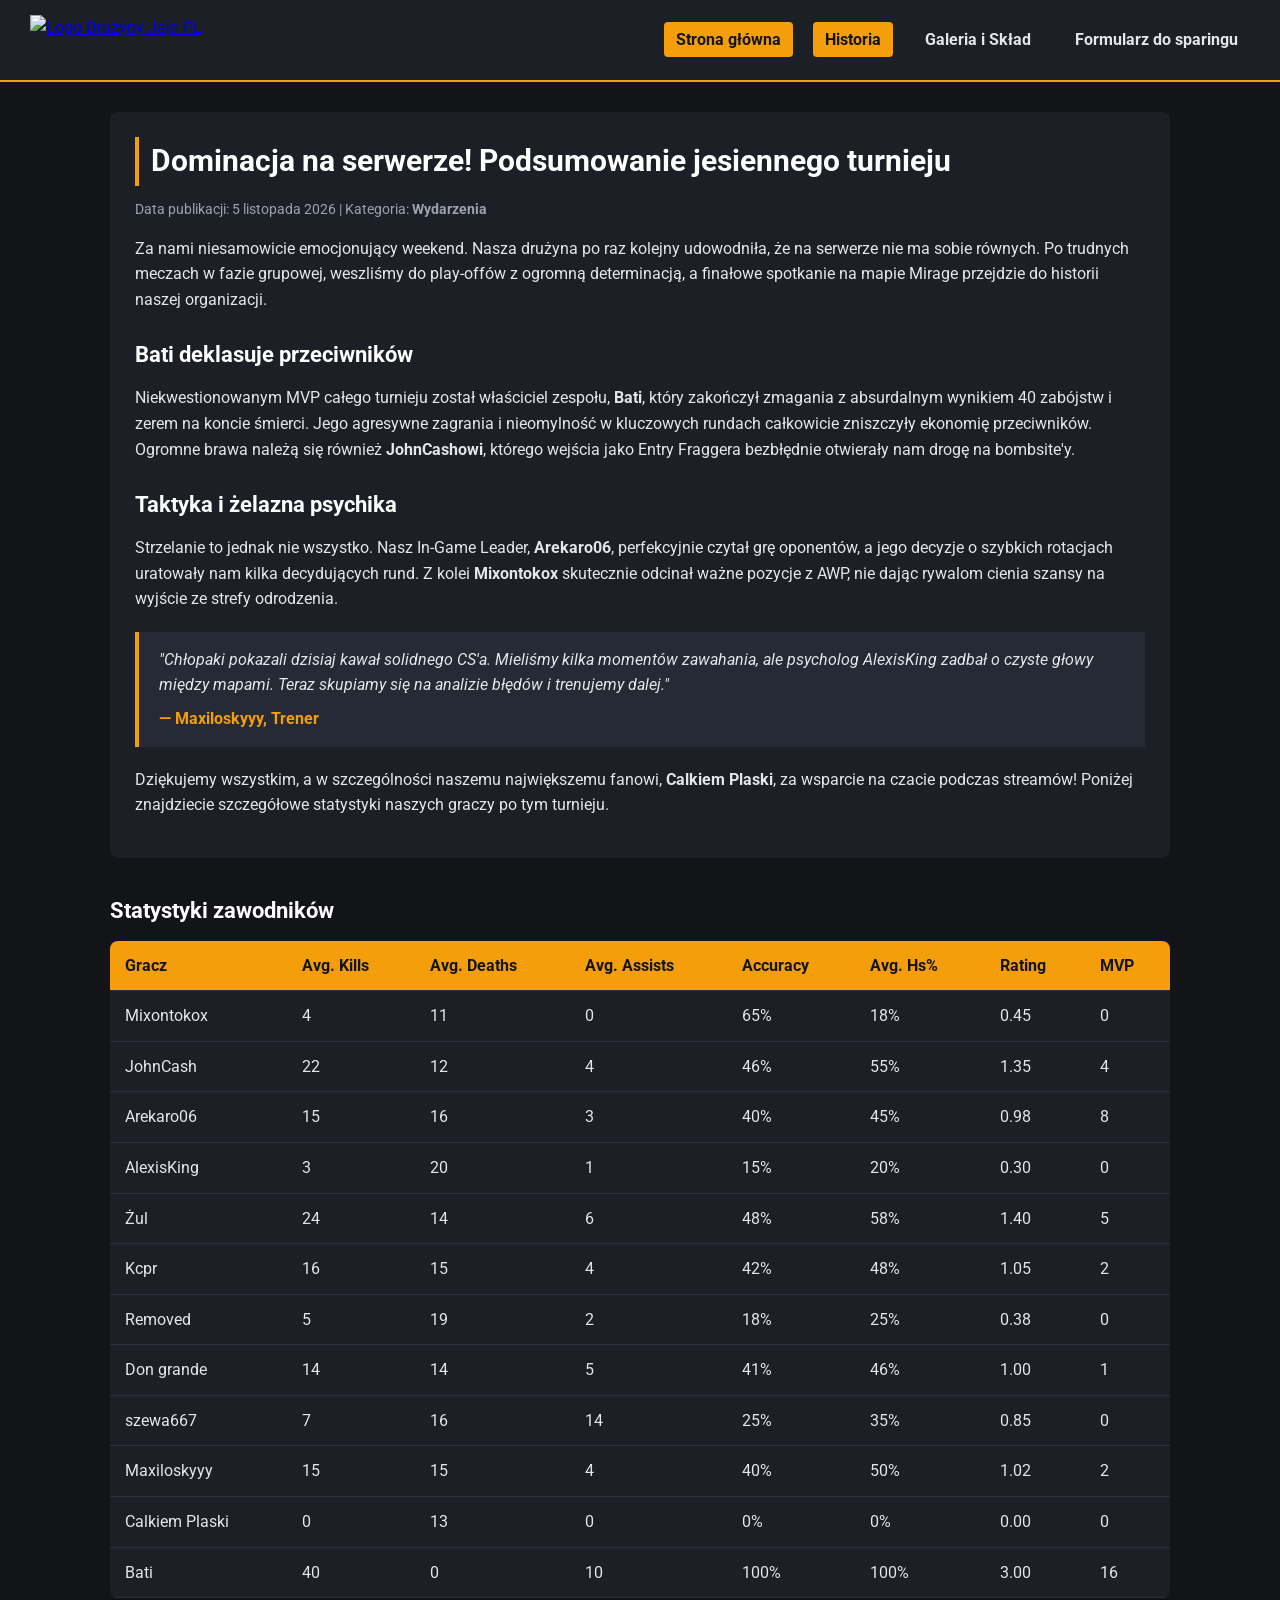
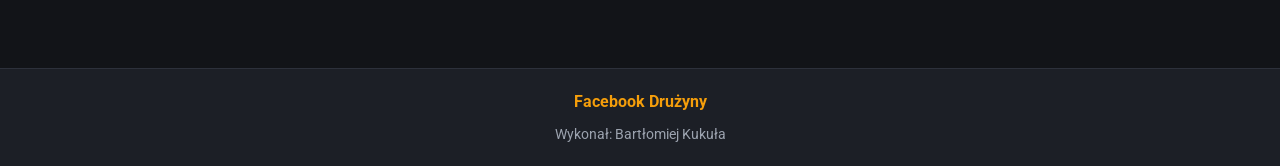
==== index.html @ 220753b3 "Add files via upload" ====
<!doctype html>
<html lang="pl">

<head>
  <meta charset="utf-8" />
  <meta name="viewport" content="width=device-width, initial-scale=1.0" />
  <link href="style.css" rel="stylesheet" />
  <title>Jajo PL — Strona Główna</title>
  <link rel="preconnect" href="https://fonts.googleapis.com" />
  <link rel="preconnect" href="https://fonts.gstatic.com" crossorigin />
  <link href="https://fonts.googleapis.com/css2?family=Roboto:ital,wght@0,400;0,700;1,400&display=swap"
    rel="stylesheet" />
</head>

<body>
  <header class="main-header">
    <div class="logo">
      <a href="index.html">
        <img src="logo.png" alt="Logo Drużyny Jajo PL" class="logo-img">
      </a>
    </div>
    <nav>
      <ul class="nav-links">
        <li><a href="index.html" class="active">Strona główna</a></li>
        <li><a href="history.html" class="active">Historia</a></li>
        <li><a href="gallery.html">Galeria i Skład</a></li>
        <li><a href="contact.html">Formularz do sparingu</a></li>
      </ul>
    </nav>
  </header>

  <main class="container">
    <article class="news-article">
      <header>
        <h1>Dominacja na serwerze! Podsumowanie jesiennego turnieju</h1>
        <p class="meta-data">Data publikacji: 5 listopada 2026 | Kategoria: <strong>Wydarzenia</strong></p>
      </header>

      <p>
        Za nami niesamowicie emocjonujący weekend. Nasza drużyna po raz kolejny udowodniła, że na serwerze nie ma sobie
        równych. Po trudnych meczach w fazie grupowej, weszliśmy do play-offów z ogromną determinacją, a finałowe
        spotkanie na mapie Mirage przejdzie do historii naszej organizacji.
      </p>

      <h2>Bati deklasuje przeciwników</h2>
      <p>
        Niekwestionowanym MVP całego turnieju został właściciel zespołu, <strong>Bati</strong>, który zakończył zmagania
        z
        absurdalnym wynikiem 40 zabójstw i zerem na koncie śmierci. Jego agresywne zagrania i nieomylność w kluczowych
        rundach całkowicie zniszczyły ekonomię przeciwników. Ogromne brawa należą się również
        <strong>JohnCashowi</strong>, którego wejścia jako Entry Fraggera bezbłędnie otwierały nam drogę na bombsite'y.
      </p>

      <h2>Taktyka i żelazna psychika</h2>
      <p>
        Strzelanie to jednak nie wszystko. Nasz In-Game Leader, <strong>Arekaro06</strong>, perfekcyjnie czytał grę
        oponentów, a jego decyzje o szybkich rotacjach uratowały nam kilka decydujących rund. Z kolei
        <strong>Mixontokox</strong> skutecznie odcinał ważne pozycje z AWP, nie dając rywalom cienia szansy na wyjście
        ze
        strefy odrodzenia.
      </p>

      <blockquote>
        "Chłopaki pokazali dzisiaj kawał solidnego CS'a. Mieliśmy kilka momentów zawahania, ale psycholog AlexisKing
        zadbał o czyste głowy między mapami. Teraz skupiamy się na analizie błędów i trenujemy dalej."
        <cite>— Maxiloskyyy, Trener</cite>
      </blockquote>

      <p>
        Dziękujemy wszystkim, a w szczególności naszemu największemu fanowi, <strong>Calkiem Plaski</strong>, za
        wsparcie
        na czacie podczas streamów! Poniżej znajdziecie szczegółowe statystyki naszych graczy po tym turnieju.
      </p>
    </article>

    <section class="stats-section">
      <h2>Statystyki zawodników</h2>
      <div class="table-wrapper">
        <table>
          <thead>
            <tr>
              <th>Gracz</th>
              <th>Avg. Kills</th>
              <th>Avg. Deaths</th>
              <th>Avg. Assists</th>
              <th>Accuracy</th>
              <th>Avg. Hs%</th>
              <th>Rating</th>
              <th>MVP</th>
            </tr>
          </thead>
          <tbody>
            <tr>
              <td>Mixontokox</td>
              <td>4</td>
              <td>11</td>
              <td>0</td>
              <td>65%</td>
              <td>18%</td>
              <td>0.45</td>
              <td>0</td>
            </tr>
            <tr>
              <td>JohnCash</td>
              <td>22</td>
              <td>12</td>
              <td>4</td>
              <td>46%</td>
              <td>55%</td>
              <td>1.35</td>
              <td>4</td>
            </tr>
            <tr>
              <td>Arekaro06</td>
              <td>15</td>
              <td>16</td>
              <td>3</td>
              <td>40%</td>
              <td>45%</td>
              <td>0.98</td>
              <td>8</td>
            </tr>
            <tr>
              <td>AlexisKing</td>
              <td>3</td>
              <td>20</td>
              <td>1</td>
              <td>15%</td>
              <td>20%</td>
              <td>0.30</td>
              <td>0</td>
            </tr>
            <tr>
              <td>Żul</td>
              <td>24</td>
              <td>14</td>
              <td>6</td>
              <td>48%</td>
              <td>58%</td>
              <td>1.40</td>
              <td>5</td>
            </tr>
            <tr>
              <td>Kcpr</td>
              <td>16</td>
              <td>15</td>
              <td>4</td>
              <td>42%</td>
              <td>48%</td>
              <td>1.05</td>
              <td>2</td>
            </tr>
            <tr>
              <td>Removed</td>
              <td>5</td>
              <td>19</td>
              <td>2</td>
              <td>18%</td>
              <td>25%</td>
              <td>0.38</td>
              <td>0</td>
            </tr>
            <tr>
              <td>Don grande</td>
              <td>14</td>
              <td>14</td>
              <td>5</td>
              <td>41%</td>
              <td>46%</td>
              <td>1.00</td>
              <td>1</td>
            </tr>
            <tr>
              <td>szewa667</td>
              <td>7</td>
              <td>16</td>
              <td>14</td>
              <td>25%</td>
              <td>35%</td>
              <td>0.85</td>
              <td>0</td>
            </tr>
            <tr>
              <td>Maxiloskyyy</td>
              <td>15</td>
              <td>15</td>
              <td>4</td>
              <td>40%</td>
              <td>50%</td>
              <td>1.02</td>
              <td>2</td>
            </tr>
            <tr>
              <td>Calkiem Plaski</td>
              <td>0</td>
              <td>13</td>
              <td>0</td>
              <td>0%</td>
              <td>0%</td>
              <td>0.00</td>
              <td>0</td>
            </tr>
            <tr>
              <td>Bati</td>
              <td>40</td>
              <td>0</td>
              <td>10</td>
              <td>100%</td>
              <td>100%</td>
              <td>3.00</td>
              <td>16</td>
            </tr>
          </tbody>
        </table>
      </div>
    </section>
  </main>

  <footer>
    <div class="footer-links">
      <a href="https://www.facebook.com/profile.php?id=61591420666282" target="_blank">Facebook Drużyny</a>
    </div>
    <p>Wykonał: Bartłomiej Kukuła</p>
  </footer>
</body>

</html>
---- style.css ----
* {
  box-sizing: border-box;
  margin: 0;
  padding: 0;
}

body {
  font-family: 'Roboto', sans-serif;
  background-color: #121418;
  color: #e4e6eb;
  line-height: 1.6;
  display: flex;
  flex-direction: column;
  min-height: 100vh;
}

.main-header {
  background-color: #1c1f26;
  padding: 15px 30px;
  display: flex;
  justify-content: space-between;
  align-items: center;
  border-bottom: 2px solid #f59e0b;
}

.logo-img {
  height: 50px;
  width: auto;
  display: block;
}

.nav-links {
  list-style: none;
  display: flex;
  gap: 20px;
}

.nav-links a {
  color: #e4e6eb;
  text-decoration: none;
  font-weight: 700;
  padding: 8px 12px;
  border-radius: 4px;
  transition: background-color 0.2s;
}

.nav-links a:hover,
.nav-links a.active {
  background-color: #f59e0b;
  color: #121418;
}

.container {
  max-width: 1100px;
  width: 100%;
  margin: 30px auto;
  padding: 0 20px;
  flex: 1;
}

h1, h2, h3 {
  color: #ffffff;
  margin-bottom: 12px;
}

h1 {
  font-size: 1.9rem;
  border-left: 4px solid #f59e0b;
  padding-left: 12px;
}

h2 {
  font-size: 1.4rem;
  margin-top: 25px;
}

p {
  margin-bottom: 15px;
}

.news-article {
  background-color: #1c1f26;
  padding: 25px;
  border-radius: 8px;
  margin-bottom: 35px;
}

.meta-data {
  color: #9ca3af;
  font-size: 0.9rem;
}

blockquote {
  background-color: #262a34;
  border-left: 4px solid #f59e0b;
  padding: 15px 20px;
  margin: 20px 0;
  font-style: italic;
}

blockquote cite {
  display: block;
  margin-top: 8px;
  font-weight: bold;
  font-style: normal;
  color: #f59e0b;
}

.table-wrapper {
  overflow-x: auto;
}

table {
  width: 100%;
  border-collapse: collapse;
  background-color: #1c1f26;
  border-radius: 8px;
  overflow: hidden;
}

th, td {
  padding: 12px 15px;
  text-align: left;
  border-bottom: 1px solid #2d313b;
}

th {
  background-color: #f59e0b;
  color: #121418;
  font-weight: 700;
}

tbody tr:hover {
  background-color: #262a34;
}

.filter-bar {
  margin: 20px 0;
  display: flex;
  align-items: center;
  gap: 12px;
}

.filter-bar select {
  padding: 8px 12px;
  background-color: #1c1f26;
  color: #ffffff;
  border: 1px solid #f59e0b;
  border-radius: 4px;
}

.album {
  display: grid;
  grid-template-columns: repeat(auto-fill, minmax(220px, 1fr));
  gap: 20px;
  margin-top: 20px;
}

.title {
  background-color: #1c1f26;
  border-radius: 8px;
  overflow: hidden;
  border: 1px solid #2d313b;
  text-align: center;
  transition: transform 0.2s;
}

.title:hover {
  transform: translateY(-4px);
  border-color: #f59e0b;
}

.title-img {
  width: 100%;
  height: 220px;
  object-fit: cover;
  display: block;
  background-color: #262a34;
}

.title-content {
  padding: 15px;
}

.title-content h3 {
  margin-bottom: 5px;
}

.title-content .role {
  color: #f59e0b;
  font-size: 0.95rem;
  margin-bottom: 0;
}

.video-section {
  margin-top: 40px;
  background-color: #1c1f26;
  padding: 25px;
  border-radius: 8px;
}

.highlight-video {
  max-height: 480px;
  background-color: #000;
  border-radius: 6px;
  margin-top: 10px;
}

.contact-section {
  background-color: #1c1f26;
  padding: 25px;
  border-radius: 8px;
  max-width: 650px;
  margin: 0 auto;
}

.contact-form {
  display: flex;
  flex-direction: column;
  gap: 18px;
  margin-top: 20px;
}

.form-group {
  display: flex;
  flex-direction: column;
  gap: 6px;
}

.form-group label {
  font-weight: 700;
}

.form-group input,
.form-group select,
.form-group textarea {
  padding: 10px 12px;
  border-radius: 4px;
  border: 1px solid #3f4451;
  background-color: #121418;
  color: #ffffff;
  font-family: inherit;
  font-size: 1rem;
}

.form-group input:focus,
.form-group select:focus,
.form-group textarea:focus {
  outline: none;
  border-color: #f59e0b;
}

.submit-btn {
  background-color: #f59e0b;
  color: #121418;
  border: none;
  padding: 12px 20px;
  font-size: 1rem;
  font-weight: 700;
  border-radius: 4px;
  cursor: pointer;
}

.submit-btn:hover {
  background-color: #d97706;
}

.form-status {
  margin-top: 15px;
  padding: 12px;
  background-color: #065f46;
  color: #ffffff;
  border-radius: 4px;
  text-align: center;
}

footer {
  background-color: #1c1f26;
  text-align: center;
  padding: 20px;
  border-top: 1px solid #2d313b;
  margin-top: 40px;
}

.footer-links {
  margin-bottom: 8px;
}

.footer-links a {
  color: #f59e0b;
  text-decoration: none;
  font-weight: 700;
}

footer p {
  margin-bottom: 0;
  font-size: 0.9rem;
  color: #9ca3af;
}

@media (max-width: 768px) {
  .main-header {
    flex-direction: column;
    gap: 15px;
  }

  .nav-links {
    flex-direction: column;
    align-items: center;
    gap: 10px;
    width: 100%;
  }

  h1 {
    font-size: 1.5rem;
  }
}
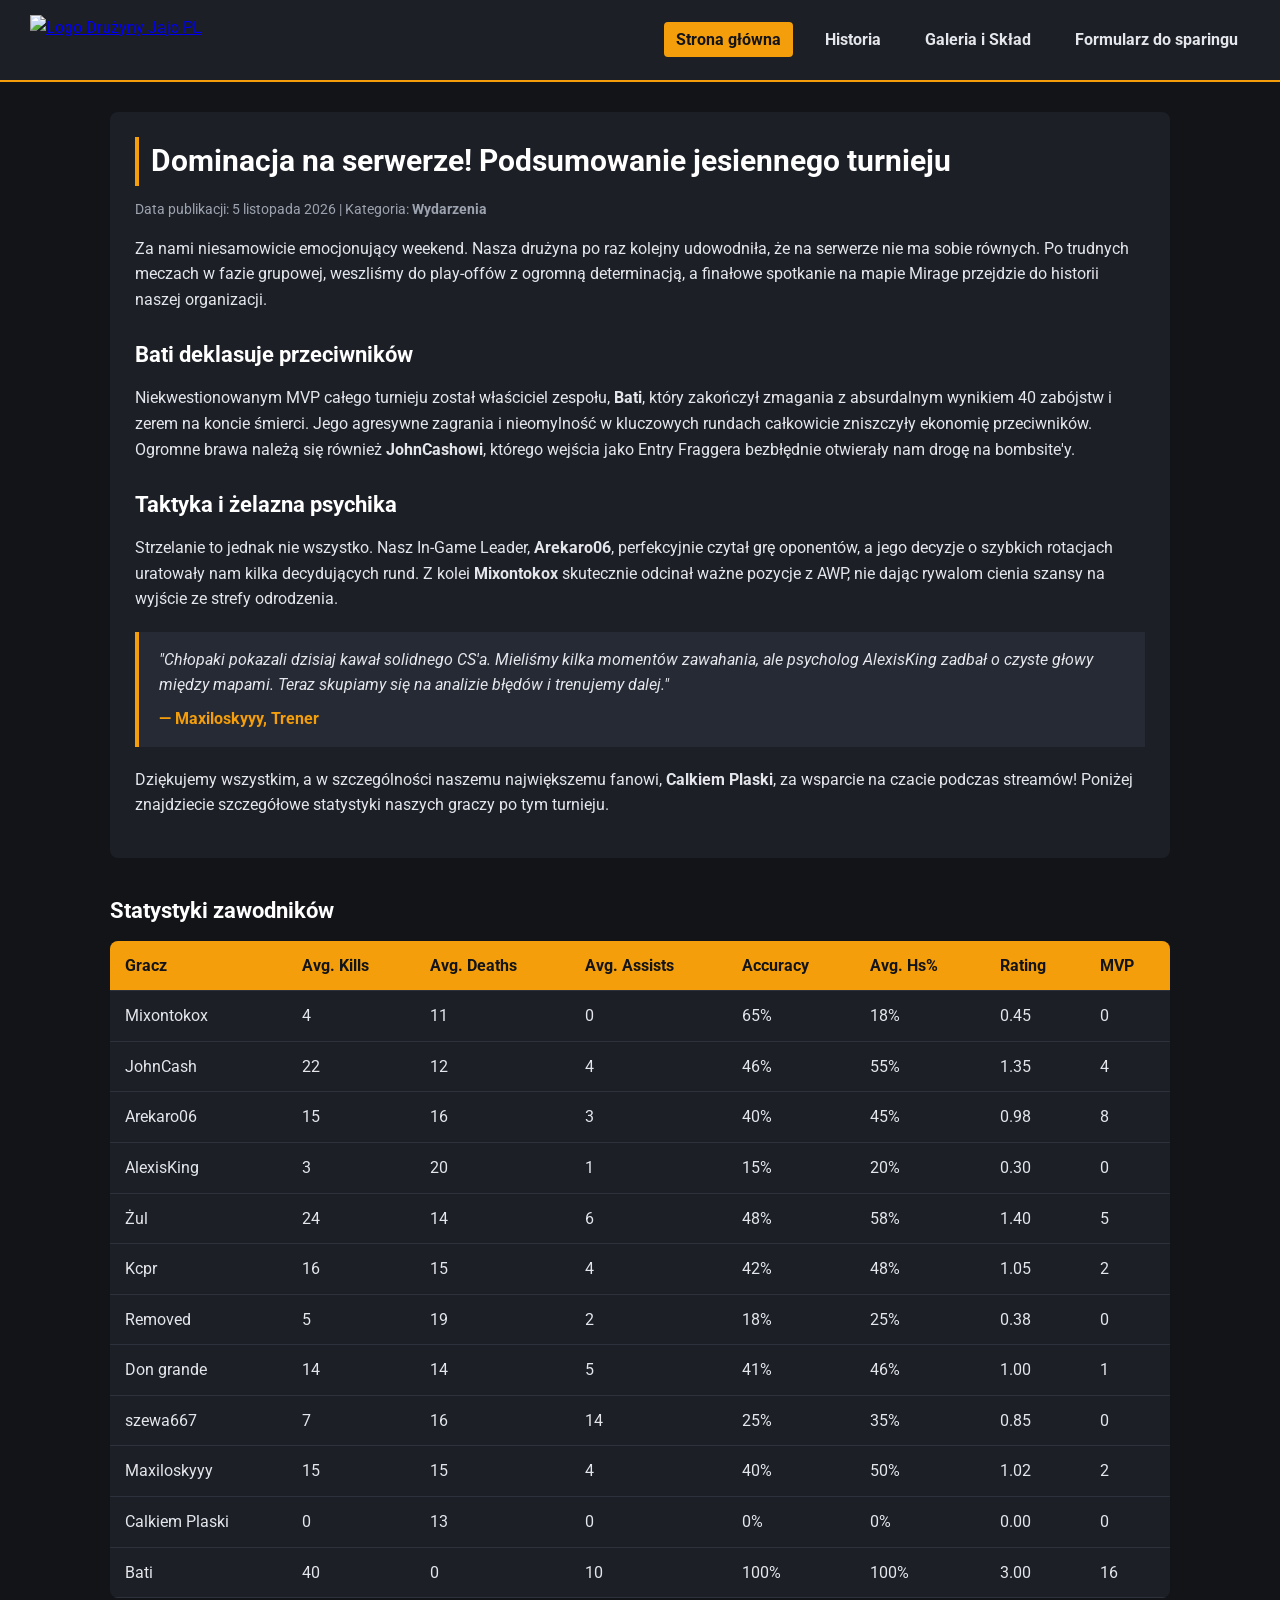
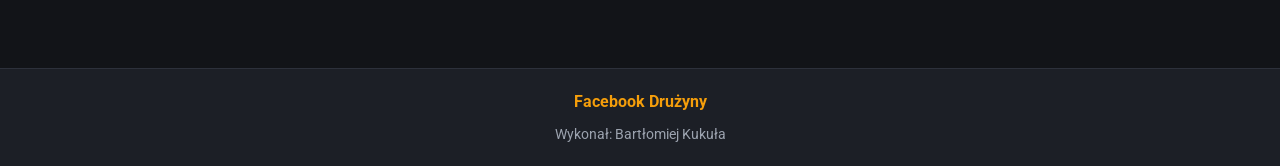
==== commit e8c157eb: "Fix HTML formatting and structure" ====
--- a/index.html
+++ b/index.html
@@ -22,7 +22,7 @@
     <nav>
       <ul class="nav-links">
         <li><a href="index.html" class="active">Strona główna</a></li>
-        <li><a href="history.html" class="active">Historia</a></li>
+        <li><a href="history.html">Historia</a></li>
         <li><a href="gallery.html">Galeria i Skład</a></li>
         <li><a href="contact.html">Formularz do sparingu</a></li>
       </ul>
@@ -224,4 +224,4 @@
   </footer>
 </body>
 
-</html>+</html>
